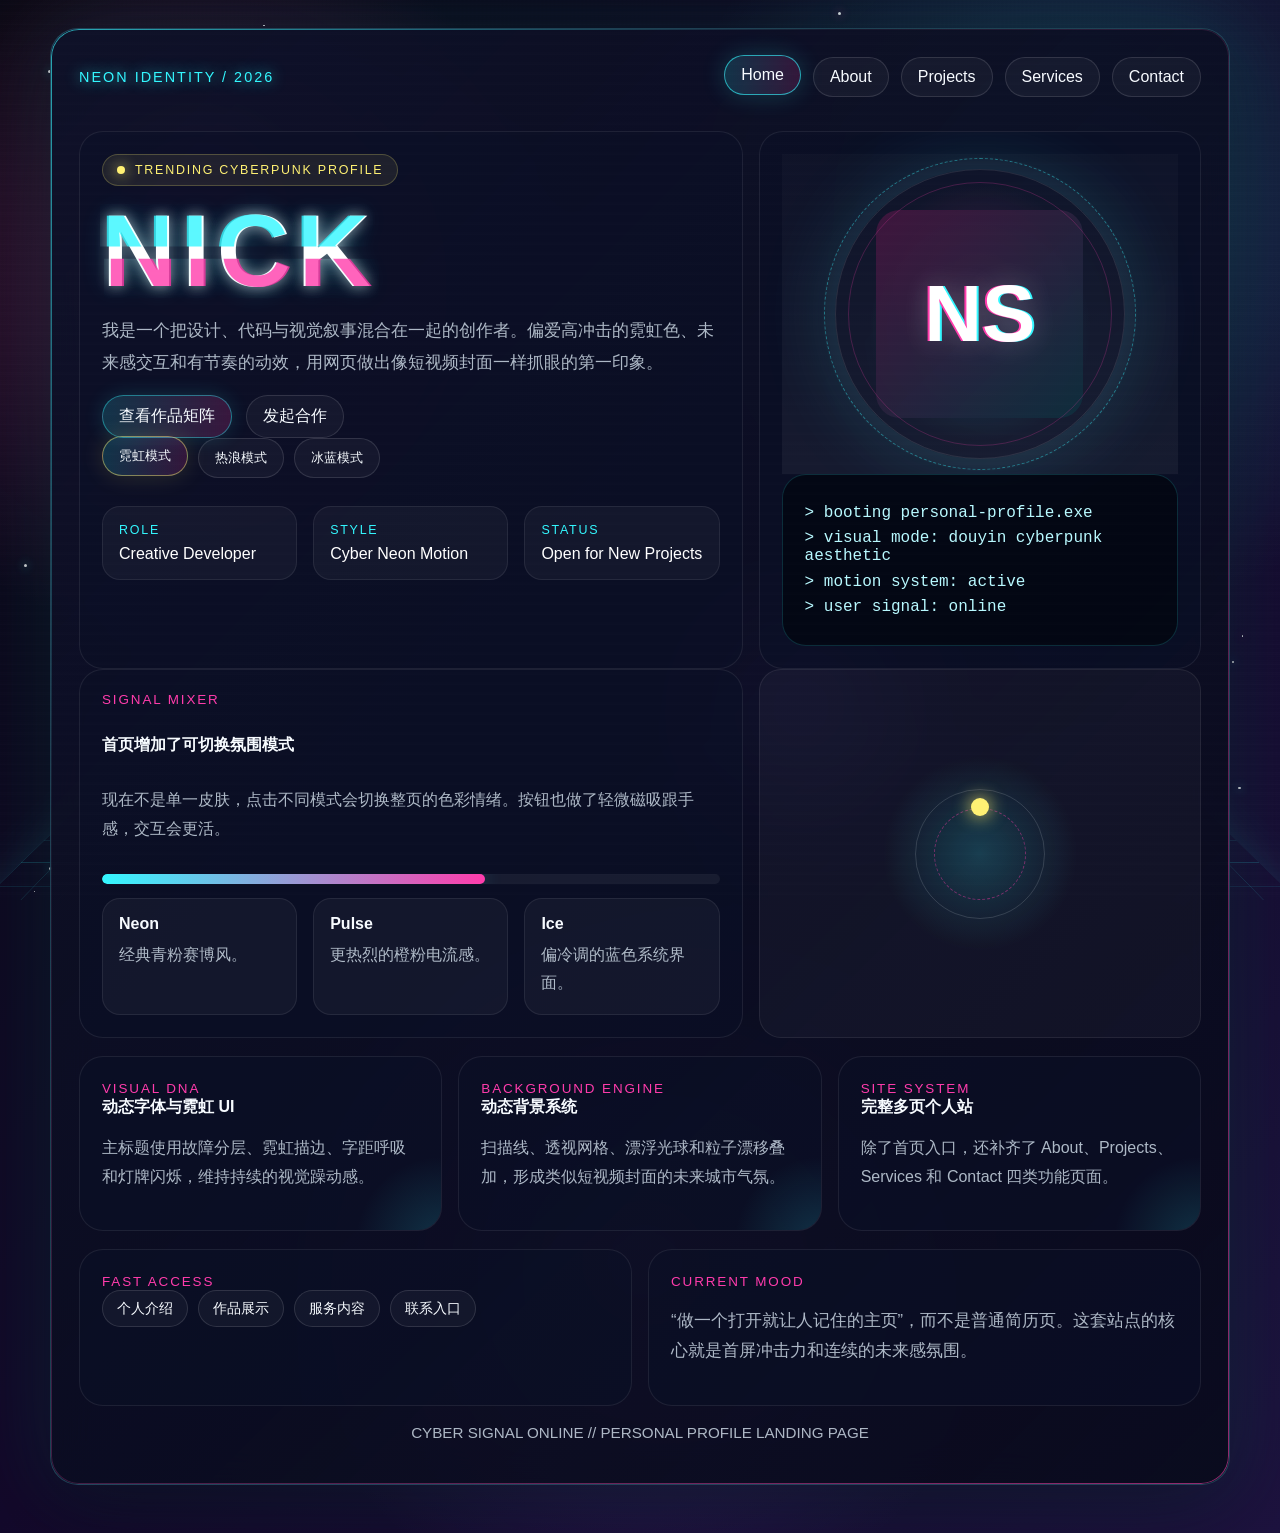
==== index.html @ 8a11f7ce "Fix cyberpunk personal site errors" ====
<!DOCTYPE html>
<html lang="zh-CN">
  <head>
    <meta charset="UTF-8">
    <meta name="viewport" content="width=device-width, initial-scale=1.0">
    <title>Nick | Cyber Profile</title>
    <link rel="stylesheet" href="assets/styles.css">
  </head>
  <body class="page-home" data-scene="neon">
    <div class="orbs">
      <div class="orb orb-1"></div>
      <div class="orb orb-2"></div>
      <div class="orb orb-3"></div>
    </div>
    <div class="grid"></div>
    <div class="particles" id="particles"></div>

    <main class="scene">
      <div class="shell">
        <section class="card">
          <header class="nav">
            <a class="brand" href="index.html">Neon Identity / 2026</a>
            <nav class="nav-links">
              <a href="index.html" data-nav>Home</a>
              <a href="about.html" data-nav>About</a>
              <a href="projects.html" data-nav>Projects</a>
              <a href="services.html" data-nav>Services</a>
              <a href="contact.html" data-nav>Contact</a>
            </nav>
          </header>

          <section class="hero-grid">
            <div class="panel">
              <div class="chip">Trending Cyberpunk Profile</div>
              <h1 class="hero-title">
                <span class="glitch" data-text="NICK">NICK</span>
              </h1>
              <p class="subtitle">
                我是一个把设计、代码与视觉叙事混合在一起的创作者。偏爱高冲击的霓虹色、未来感交互和有节奏的动效，用网页做出像短视频封面一样抓眼的第一印象。
              </p>
              <div class="cta-row">
                <a class="button primary" href="projects.html" data-magnetic>查看作品矩阵</a>
                <a class="button" href="contact.html" data-magnetic>发起合作</a>
              </div>

              <div class="scene-switcher">
                <button class="filter-button scene-chip active" data-scene-button="neon" type="button">霓虹模式</button>
                <button class="filter-button scene-chip" data-scene-button="pulse" type="button">热浪模式</button>
                <button class="filter-button scene-chip" data-scene-button="ice" type="button">冰蓝模式</button>
              </div>

              <div class="stats-grid">
                <div class="kpi-card">
                  <span class="kpi-label">Role</span>
                  <span class="kpi-value">Creative Developer</span>
                </div>
                <div class="kpi-card">
                  <span class="kpi-label">Style</span>
                  <span class="kpi-value">Cyber Neon Motion</span>
                </div>
                <div class="kpi-card">
                  <span class="kpi-label">Status</span>
                  <span class="kpi-value">Open for New Projects</span>
                </div>
              </div>
            </div>

            <aside class="panel">
              <div class="portrait">
                <div class="avatar-ring">
                  <div class="avatar">NS</div>
                </div>
              </div>
              <div class="terminal">
                <p>&gt; booting personal-profile.exe</p>
                <p>&gt; visual mode: douyin cyberpunk aesthetic</p>
                <p>&gt; motion system: active</p>
                <p>&gt; user signal: online</p>
              </div>
            </aside>
          </section>

          <section class="section-block">
            <div class="hero-stage">
              <article class="panel signal-board">
                <span class="section-title">Signal Mixer</span>
                <strong>首页增加了可切换氛围模式</strong>
                <p class="body-text">
                  现在不是单一皮肤，点击不同模式会切换整页的色彩情绪。按钮也做了轻微磁吸跟手感，交互会更活。
                </p>
                <div class="sound-bar"><span></span></div>
                <div class="mode-panel">
                  <div class="mode-card">
                    <strong>Neon</strong>
                    <span class="small-copy">经典青粉赛博风。</span>
                  </div>
                  <div class="mode-card">
                    <strong>Pulse</strong>
                    <span class="small-copy">更热烈的橙粉电流感。</span>
                  </div>
                  <div class="mode-card">
                    <strong>Ice</strong>
                    <span class="small-copy">偏冷调的蓝色系统界面。</span>
                  </div>
                </div>
              </article>
              <article class="panel mini-orbit">
                <div class="mini-orbit-disc"></div>
              </article>
            </div>
          </section>

          <section class="section-block">
            <div class="three-grid">
              <article class="feature-card">
                <span class="section-title">Visual DNA</span>
                <strong>动态字体与霓虹 UI</strong>
                <p class="body-text">
                  主标题使用故障分层、霓虹描边、字距呼吸和灯牌闪烁，维持持续的视觉躁动感。
                </p>
              </article>
              <article class="feature-card">
                <span class="section-title">Background Engine</span>
                <strong>动态背景系统</strong>
                <p class="body-text">
                  扫描线、透视网格、漂浮光球和粒子漂移叠加，形成类似短视频封面的未来城市气氛。
                </p>
              </article>
              <article class="feature-card">
                <span class="section-title">Site System</span>
                <strong>完整多页个人站</strong>
                <p class="body-text">
                  除了首页入口，还补齐了 About、Projects、Services 和 Contact 四类功能页面。
                </p>
              </article>
            </div>
          </section>

          <section class="section-block">
            <div class="split-grid">
              <article class="panel">
                <span class="section-title">Fast Access</span>
                <div class="tag-row">
                  <a class="tag" href="about.html" data-magnetic>个人介绍</a>
                  <a class="tag" href="projects.html" data-magnetic>作品展示</a>
                  <a class="tag" href="services.html" data-magnetic>服务内容</a>
                  <a class="tag" href="contact.html" data-magnetic>联系入口</a>
                </div>
              </article>
              <article class="panel">
                <span class="section-title">Current Mood</span>
                <p class="lead">
                  “做一个打开就让人记住的主页”，而不是普通简历页。这套站点的核心就是首屏冲击力和连续的未来感氛围。
                </p>
              </article>
            </div>
          </section>

          <p class="footer">CYBER SIGNAL ONLINE // PERSONAL PROFILE LANDING PAGE</p>
        </section>
      </div>
    </main>

    <script src="assets/main.js"></script>
  </body>
</html>
---- assets/styles.css ----
:root {
  --bg: #050814;
  --bg-2: #13092c;
  --bg-3: #1d103c;
  --panel: rgba(11, 16, 38, 0.58);
  --panel-strong: rgba(7, 10, 25, 0.86);
  --border: rgba(95, 236, 255, 0.24);
  --border-strong: rgba(95, 236, 255, 0.48);
  --text: #f7fbff;
  --muted: rgba(231, 244, 255, 0.74);
  --neon-blue: #33f7ff;
  --neon-pink: #ff3cac;
  --neon-yellow: #fff173;
  --neon-purple: #9367ff;
  --shadow: 0 22px 80px rgba(0, 0, 0, 0.42);
}

* {
  box-sizing: border-box;
}

html,
body {
  margin: 0;
  min-height: 100%;
  font-family: "Trebuchet MS", "Segoe UI", sans-serif;
  color: var(--text);
  background:
    radial-gradient(circle at 20% 20%, rgba(255, 60, 172, 0.22), transparent 24%),
    radial-gradient(circle at 80% 15%, rgba(51, 247, 255, 0.16), transparent 22%),
    radial-gradient(circle at 50% 80%, rgba(147, 103, 255, 0.18), transparent 28%),
    linear-gradient(135deg, var(--bg), var(--bg-2) 55%, var(--bg-3));
  overflow-x: hidden;
}

body::before,
body::after {
  content: "";
  position: fixed;
  inset: 0;
  pointer-events: none;
}

body::before {
  z-index: 0;
  background:
    linear-gradient(rgba(255, 255, 255, 0.04) 1px, transparent 1px),
    linear-gradient(90deg, rgba(255, 255, 255, 0.03) 1px, transparent 1px);
  background-size: 100% 4px, 4px 100%;
  mix-blend-mode: soft-light;
  opacity: 0.45;
  animation: flicker 7s linear infinite;
}

body::after {
  z-index: 0;
  background: linear-gradient(
    to bottom,
    transparent 0%,
    rgba(255, 255, 255, 0.04) 48%,
    rgba(255, 255, 255, 0.08) 50%,
    transparent 52%
  );
  background-size: 100% 10px;
  opacity: 0.32;
}

a {
  color: inherit;
}

.scene {
  position: relative;
  min-height: 100vh;
  padding: 28px 20px 48px;
  isolation: isolate;
}

.orbs,
.grid,
.particles {
  position: fixed;
  inset: 0;
  pointer-events: none;
}

.orbs {
  z-index: 0;
  filter: blur(10px);
}

.orb {
  position: absolute;
  border-radius: 50%;
  opacity: 0.88;
  mix-blend-mode: screen;
}

.orb-1 {
  width: 240px;
  height: 240px;
  top: 10%;
  left: 6%;
  background: radial-gradient(circle, rgba(255, 60, 172, 0.6), transparent 68%);
  animation: float 9s ease-in-out infinite;
}

.orb-2 {
  width: 360px;
  height: 360px;
  right: 8%;
  top: 18%;
  background: radial-gradient(circle, rgba(51, 247, 255, 0.55), transparent 68%);
  animation: float 12s ease-in-out infinite reverse;
}

.orb-3 {
  width: 320px;
  height: 320px;
  left: 50%;
  bottom: 4%;
  background: radial-gradient(circle, rgba(147, 103, 255, 0.44), transparent 70%);
  animation: pulse 8s ease-in-out infinite;
}

.grid {
  z-index: 0;
  perspective: 900px;
  overflow: hidden;
}

.grid::before {
  content: "";
  position: absolute;
  left: -10%;
  right: -10%;
  bottom: -12%;
  height: 54vh;
  background:
    linear-gradient(rgba(51, 247, 255, 0.38) 1px, transparent 1px),
    linear-gradient(90deg, rgba(51, 247, 255, 0.22) 1px, transparent 1px);
  background-size: 100% 44px, 44px 100%;
  transform-origin: center bottom;
  transform: rotateX(78deg);
  opacity: 0.6;
  box-shadow: 0 0 60px rgba(51, 247, 255, 0.18);
}

.particles {
  z-index: 0;
  overflow: hidden;
}

.particle {
  position: absolute;
  width: 2px;
  height: 2px;
  border-radius: 50%;
  background: rgba(255, 255, 255, 0.85);
  box-shadow: 0 0 10px currentColor;
  animation: particleDrift linear infinite;
}

.shell {
  position: relative;
  z-index: 1;
  width: min(1180px, 100%);
  margin: 0 auto;
}

.card {
  position: relative;
  padding: 28px;
  border: 1px solid var(--border);
  border-radius: 28px;
  background:
    linear-gradient(135deg, rgba(15, 18, 42, 0.84), rgba(7, 8, 22, 0.54)),
    rgba(10, 14, 34, 0.72);
  backdrop-filter: blur(18px);
  box-shadow:
    0 0 0 1px rgba(255, 255, 255, 0.04) inset,
    var(--shadow),
    0 0 80px rgba(51, 247, 255, 0.12);
}

.card::before {
  content: "";
  position: absolute;
  inset: 0;
  border-radius: inherit;
  padding: 1px;
  background: linear-gradient(
    135deg,
    rgba(51, 247, 255, 0.65),
    transparent 30%,
    rgba(255, 60, 172, 0.55)
  );
  -webkit-mask:
    linear-gradient(#fff 0 0) content-box,
    linear-gradient(#fff 0 0);
  -webkit-mask-composite: xor;
  mask-composite: exclude;
  pointer-events: none;
}

.nav {
  display: flex;
  justify-content: space-between;
  gap: 16px;
  align-items: center;
  margin-bottom: 34px;
}

.brand,
.chip,
.mini-label,
.eyebrow,
.kpi-label,
.section-title {
  letter-spacing: 0.14em;
  text-transform: uppercase;
}

.brand {
  font-size: 0.9rem;
  color: var(--neon-blue);
  text-decoration: none;
  text-shadow: 0 0 14px rgba(51, 247, 255, 0.8);
}

.nav-links {
  display: flex;
  flex-wrap: wrap;
  gap: 12px;
}

.nav-links a,
.button,
.tag,
.filter-button {
  text-decoration: none;
  border: 1px solid rgba(255, 255, 255, 0.12);
  padding: 10px 16px;
  border-radius: 999px;
  background: rgba(255, 255, 255, 0.04);
  color: var(--text);
  transition:
    transform 180ms ease,
    border-color 180ms ease,
    box-shadow 180ms ease,
    background 180ms ease;
}

.nav-links a:hover,
.button:hover,
.tag:hover,
.filter-button:hover,
.nav-links a.active,
.filter-button.active {
  transform: translateY(-2px);
  border-color: rgba(51, 247, 255, 0.62);
  box-shadow: 0 0 24px rgba(51, 247, 255, 0.18);
}

.nav-links a.active,
.filter-button.active {
  background: linear-gradient(90deg, rgba(51, 247, 255, 0.16), rgba(255, 60, 172, 0.16));
}

.button.primary {
  background: linear-gradient(90deg, rgba(51, 247, 255, 0.16), rgba(255, 60, 172, 0.18));
  border-color: rgba(51, 247, 255, 0.4);
  box-shadow: 0 0 20px rgba(51, 247, 255, 0.14);
}

.page-hero,
.hero-grid,
.split-grid,
.three-grid,
.four-grid,
.projects-grid,
.contact-grid,
.services-grid,
.stats-grid,
.timeline {
  display: grid;
  gap: 16px;
}

.hero-grid {
  grid-template-columns: 1.2fr 0.8fr;
  align-items: stretch;
}

.split-grid {
  grid-template-columns: repeat(2, minmax(0, 1fr));
}

.three-grid {
  grid-template-columns: repeat(3, minmax(0, 1fr));
}

.four-grid {
  grid-template-columns: repeat(4, minmax(0, 1fr));
}

.services-grid {
  grid-template-columns: repeat(3, minmax(0, 1fr));
}

.projects-grid {
  grid-template-columns: repeat(2, minmax(0, 1fr));
}

.contact-grid {
  grid-template-columns: 1.05fr 0.95fr;
}

.panel,
.feature-card,
.project-card,
.service-card,
.contact-card,
.timeline-card,
.kpi-card,
.terminal,
.form-panel {
  position: relative;
  overflow: hidden;
  border-radius: 24px;
  border: 1px solid rgba(255, 255, 255, 0.08);
  background: var(--panel);
}

.panel,
.feature-card,
.project-card,
.service-card,
.contact-card,
.timeline-card,
.kpi-card,
.terminal,
.form-panel {
  padding: 22px;
}

.chip,
.eyebrow {
  display: inline-flex;
  align-items: center;
  gap: 10px;
  font-size: 0.78rem;
  color: var(--neon-yellow);
  padding: 8px 14px;
  border-radius: 999px;
  background: rgba(255, 241, 115, 0.08);
  border: 1px solid rgba(255, 241, 115, 0.22);
}

.chip::before,
.eyebrow::before {
  content: "";
  width: 8px;
  height: 8px;
  border-radius: 50%;
  background: var(--neon-yellow);
  box-shadow: 0 0 14px var(--neon-yellow);
}

.hero-title,
.page-title {
  margin: 18px 0 12px;
  font-size: clamp(2.8rem, 8vw, 7rem);
  line-height: 0.92;
  letter-spacing: 0.06em;
  text-transform: uppercase;
}

.page-title {
  font-size: clamp(2.6rem, 6vw, 5rem);
}

.glitch {
  position: relative;
  display: inline-block;
  color: #ffffff;
  text-shadow:
    0 0 14px rgba(255, 255, 255, 0.35),
    0 0 28px rgba(51, 247, 255, 0.2);
  animation: textPulse 3s ease-in-out infinite;
}

.glitch::before,
.glitch::after {
  content: attr(data-text);
  position: absolute;
  inset: 0;
  pointer-events: none;
}

.glitch::before {
  color: var(--neon-blue);
  transform: translate(-2px, 0);
  clip-path: inset(0 0 55% 0);
  opacity: 0.8;
  animation: glitchShift 2.8s infinite linear alternate-reverse;
}

.glitch::after {
  color: var(--neon-pink);
  transform: translate(2px, 0);
  clip-path: inset(58% 0 0 0);
  opacity: 0.8;
  animation: glitchShift 1.8s infinite linear alternate;
}

.subtitle,
.lead,
.body-text,
.project-copy,
.service-copy,
.contact-copy,
.timeline-copy,
.small-copy {
  line-height: 1.8;
  color: var(--muted);
}

.subtitle {
  max-width: 42rem;
  font-size: 1.08rem;
}

.lead {
  font-size: 1.04rem;
}

.cta-row,
.tag-row,
.filter-row {
  display: flex;
  flex-wrap: wrap;
  gap: 14px;
}

.tag-row {
  gap: 10px;
}

.tag {
  padding: 8px 14px;
  font-size: 0.88rem;
}

.stats-grid {
  grid-template-columns: repeat(3, minmax(0, 1fr));
  margin-top: 28px;
}

.kpi-card {
  padding: 16px;
  border-radius: 18px;
  background: rgba(255, 255, 255, 0.04);
}

.kpi-label,
.mini-label {
  display: block;
  margin-bottom: 8px;
  color: var(--neon-blue);
  font-size: 0.78rem;
}

.kpi-value {
  font-size: 1rem;
  color: #ffffff;
}

.portrait {
  min-height: 320px;
  display: grid;
  place-items: center;
  background:
    radial-gradient(circle at 50% 40%, rgba(255, 60, 172, 0.18), transparent 36%),
    radial-gradient(circle at 50% 55%, rgba(51, 247, 255, 0.16), transparent 42%),
    linear-gradient(180deg, rgba(255, 255, 255, 0.02), rgba(255, 255, 255, 0.05));
}

.avatar-ring {
  width: min(72vw, 290px);
  aspect-ratio: 1;
  border-radius: 50%;
  position: relative;
  display: grid;
  place-items: center;
  border: 1px solid rgba(255, 255, 255, 0.1);
  box-shadow:
    0 0 0 12px rgba(255, 255, 255, 0.02),
    0 0 80px rgba(51, 247, 255, 0.16);
}

.avatar-ring::before,
.avatar-ring::after {
  content: "";
  position: absolute;
  inset: -12px;
  border-radius: 50%;
  border: 1px dashed rgba(51, 247, 255, 0.4);
  animation: spin 16s linear infinite;
}

.avatar-ring::after {
  inset: 12px;
  border-style: solid;
  border-color: rgba(255, 60, 172, 0.22);
  animation-direction: reverse;
  animation-duration: 11s;
}

.avatar {
  width: 72%;
  aspect-ratio: 1;
  border-radius: 24px;
  display: grid;
  place-items: center;
  font-size: clamp(3rem, 8vw, 5rem);
  font-weight: 900;
  color: #ffffff;
  background:
    linear-gradient(135deg, rgba(255, 60, 172, 0.22), rgba(51, 247, 255, 0.14)),
    rgba(8, 11, 28, 0.9);
  text-shadow:
    -2px 0 var(--neon-pink),
    2px 0 var(--neon-blue),
    0 0 26px rgba(255, 255, 255, 0.25);
  animation: avatarGlitch 4s infinite;
}

.terminal {
  background: rgba(3, 6, 18, 0.86);
  border: 1px solid rgba(51, 247, 255, 0.16);
  font-family: "Courier New", monospace;
  color: #b8f9ff;
}

.terminal p {
  margin: 0.45rem 0;
}

.section-block + .section-block {
  margin-top: 18px;
}

.section-title {
  color: var(--neon-pink);
  font-size: 0.84rem;
  margin: 0 0 14px;
}

.feature-card strong,
.project-card strong,
.service-card strong,
.contact-card strong,
.timeline-card strong {
  display: block;
  margin-bottom: 8px;
  font-size: 1rem;
}

.project-card {
  min-height: 260px;
  display: flex;
  flex-direction: column;
  justify-content: space-between;
}

.project-card::after,
.service-card::after,
.feature-card::after {
  content: "";
  position: absolute;
  inset: auto -25% -60% auto;
  width: 180px;
  height: 180px;
  background: radial-gradient(circle, rgba(51, 247, 255, 0.16), transparent 68%);
  pointer-events: none;
}

.project-meta,
.service-meta {
  display: flex;
  justify-content: space-between;
  gap: 12px;
  font-size: 0.9rem;
  color: var(--muted);
}

.project-card.hidden {
  display: none;
}

.price {
  font-size: 2rem;
  color: var(--neon-blue);
  margin: 10px 0 4px;
  text-shadow: 0 0 20px rgba(51, 247, 255, 0.2);
}

.bullet-list {
  display: grid;
  gap: 10px;
  margin: 16px 0 0;
  padding: 0;
  list-style: none;
}

.bullet-list li {
  position: relative;
  padding-left: 18px;
  color: var(--muted);
  line-height: 1.7;
}

.bullet-list li::before {
  content: "";
  position: absolute;
  left: 0;
  top: 0.7em;
  width: 8px;
  height: 8px;
  border-radius: 50%;
  background: var(--neon-pink);
  box-shadow: 0 0 10px var(--neon-pink);
}

.timeline {
  grid-template-columns: 1fr;
}

.timeline-card {
  display: grid;
  grid-template-columns: 180px 1fr;
  gap: 18px;
  align-items: start;
}

.time-label {
  color: var(--neon-blue);
  font-size: 0.88rem;
  letter-spacing: 0.12em;
  text-transform: uppercase;
}

.form-panel form {
  display: grid;
  gap: 14px;
}

.field {
  display: grid;
  gap: 8px;
}

.field label {
  font-size: 0.9rem;
  color: #d8f6ff;
}

.field input,
.field textarea,
.field select {
  width: 100%;
  border: 1px solid rgba(255, 255, 255, 0.14);
  border-radius: 16px;
  background: rgba(255, 255, 255, 0.04);
  color: var(--text);
  padding: 14px 16px;
  font: inherit;
  outline: none;
  transition: border-color 180ms ease, box-shadow 180ms ease;
}

.field input:focus,
.field textarea:focus,
.field select:focus {
  border-color: var(--border-strong);
  box-shadow: 0 0 0 4px rgba(51, 247, 255, 0.08);
}

.field textarea {
  min-height: 160px;
  resize: vertical;
}

.footer {
  margin-top: 18px;
  text-align: center;
  font-size: 0.95rem;
  color: var(--muted);
}

@keyframes float {
  0%,
  100% {
    transform: translate3d(0, 0, 0) scale(1);
  }
  50% {
    transform: translate3d(18px, -24px, 0) scale(1.06);
  }
}

@keyframes pulse {
  0%,
  100% {
    transform: scale(1);
    opacity: 0.7;
  }
  50% {
    transform: scale(1.1);
    opacity: 0.95;
  }
}

@keyframes spin {
  to {
    transform: rotate(360deg);
  }
}

@keyframes textPulse {
  0%,
  100% {
    letter-spacing: 0.05em;
    filter: brightness(1);
  }
  50% {
    letter-spacing: 0.08em;
    filter: brightness(1.15);
  }
}

@keyframes glitchShift {
  0%,
  100% {
    transform: translate(0, 0);
  }
  20% {
    transform: translate(-2px, 1px);
  }
  40% {
    transform: translate(3px, -1px);
  }
  60% {
    transform: translate(-1px, 2px);
  }
  80% {
    transform: translate(2px, -2px);
  }
}

@keyframes avatarGlitch {
  0%,
  100% {
    transform: translateX(0) skew(0);
  }
  8% {
    transform: translateX(-2px) skew(-1deg);
  }
  10% {
    transform: translateX(3px) skew(1deg);
  }
  12% {
    transform: translateX(0) skew(0);
  }
  52% {
    transform: translateY(0);
  }
  54% {
    transform: translateY(-2px);
  }
  56% {
    transform: translateY(2px);
  }
  58% {
    transform: translateY(0);
  }
}

@keyframes particleDrift {
  from {
    transform: translate3d(0, 0, 0) scale(0.9);
    opacity: 0;
  }
  10%,
  90% {
    opacity: 0.85;
  }
  to {
    transform: translate3d(var(--drift-x), var(--drift-y), 0) scale(1.35);
    opacity: 0;
  }
}

@keyframes flicker {
  0%,
  19%,
  21%,
  23%,
  80%,
  100% {
    opacity: 0.42;
  }
  20%,
  22% {
    opacity: 0.3;
  }
  81% {
    opacity: 0.5;
  }
}

body.page-home {
  background:
    radial-gradient(circle at 15% 18%, rgba(255, 60, 172, 0.26), transparent 22%),
    radial-gradient(circle at 84% 14%, rgba(51, 247, 255, 0.2), transparent 24%),
    radial-gradient(circle at 50% 82%, rgba(147, 103, 255, 0.2), transparent 26%),
    linear-gradient(135deg, #060912, #13092b 54%, #1d133f);
}

body.page-home[data-scene="pulse"] {
  background:
    radial-gradient(circle at 15% 18%, rgba(255, 177, 58, 0.24), transparent 24%),
    radial-gradient(circle at 84% 14%, rgba(255, 60, 172, 0.22), transparent 24%),
    radial-gradient(circle at 50% 82%, rgba(51, 247, 255, 0.18), transparent 28%),
    linear-gradient(135deg, #14070f, #2f0d28 54%, #38193c);
}

body.page-home[data-scene="ice"] {
  background:
    radial-gradient(circle at 20% 20%, rgba(94, 220, 255, 0.24), transparent 24%),
    radial-gradient(circle at 80% 18%, rgba(64, 108, 255, 0.22), transparent 24%),
    radial-gradient(circle at 50% 80%, rgba(197, 244, 255, 0.18), transparent 28%),
    linear-gradient(135deg, #040917, #07172e 54%, #0a2440);
}

body.page-about {
  background:
    radial-gradient(circle at 16% 18%, rgba(255, 174, 70, 0.18), transparent 24%),
    radial-gradient(circle at 84% 12%, rgba(51, 247, 255, 0.18), transparent 22%),
    linear-gradient(135deg, #120b14, #1f1227 56%, #24161d);
}

body.page-projects {
  background:
    radial-gradient(circle at 20% 20%, rgba(76, 255, 213, 0.16), transparent 24%),
    radial-gradient(circle at 80% 20%, rgba(40, 145, 255, 0.18), transparent 24%),
    linear-gradient(135deg, #07101c, #091927 52%, #10253c);
}

body.page-services {
  background:
    radial-gradient(circle at 20% 14%, rgba(255, 242, 115, 0.16), transparent 24%),
    radial-gradient(circle at 80% 18%, rgba(255, 60, 172, 0.18), transparent 24%),
    linear-gradient(135deg, #120d08, #211319 54%, #2b1e14);
}

body.page-contact {
  background:
    radial-gradient(circle at 18% 18%, rgba(111, 255, 198, 0.16), transparent 22%),
    radial-gradient(circle at 82% 14%, rgba(51, 247, 255, 0.18), transparent 26%),
    linear-gradient(135deg, #030d10, #07181d 54%, #0d2628);
}

.magnetic {
  position: relative;
  will-change: transform;
}

.scene-switcher,
.service-selector,
.quick-actions {
  display: flex;
  flex-wrap: wrap;
  gap: 10px;
}

.scene-chip,
.selector-pill,
.quick-button {
  cursor: pointer;
}

.scene-chip.active {
  border-color: rgba(255, 241, 115, 0.46);
  box-shadow: 0 0 24px rgba(255, 241, 115, 0.14);
}

.hero-stage,
.persona-grid,
.projects-layout,
.mode-panel {
  display: grid;
  gap: 16px;
}

.hero-stage,
.projects-layout {
  grid-template-columns: 1.2fr 0.8fr;
}

.persona-grid {
  grid-template-columns: 0.9fr 1.1fr;
}

.mode-panel {
  grid-template-columns: repeat(3, minmax(0, 1fr));
}

.signal-board {
  display: grid;
  gap: 14px;
}

.sound-bar {
  position: relative;
  height: 10px;
  border-radius: 999px;
  background: rgba(255, 255, 255, 0.06);
  overflow: hidden;
}

.sound-bar span {
  position: absolute;
  inset: 0;
  width: 62%;
  border-radius: inherit;
  background: linear-gradient(90deg, var(--neon-blue), var(--neon-pink));
  box-shadow: 0 0 20px rgba(51, 247, 255, 0.24);
  animation: levelMove 4s ease-in-out infinite;
}

.mini-orbit {
  min-height: 170px;
  display: grid;
  place-items: center;
  border-radius: 22px;
  background:
    radial-gradient(circle at 50% 50%, rgba(51, 247, 255, 0.18), transparent 34%),
    rgba(255, 255, 255, 0.03);
}

.mini-orbit-disc {
  width: 130px;
  aspect-ratio: 1;
  border-radius: 50%;
  position: relative;
  border: 1px solid rgba(255, 255, 255, 0.14);
}

.mini-orbit-disc::before,
.mini-orbit-disc::after {
  content: "";
  position: absolute;
  border-radius: 50%;
}

.mini-orbit-disc::before {
  inset: 18px;
  border: 1px dashed rgba(255, 60, 172, 0.42);
  animation: spin 14s linear infinite;
}

.mini-orbit-disc::after {
  width: 18px;
  height: 18px;
  top: 8px;
  left: calc(50% - 9px);
  background: var(--neon-yellow);
  box-shadow: 0 0 18px var(--neon-yellow);
  animation: orbitDot 4s linear infinite;
}

.mode-card {
  padding: 16px;
  border-radius: 18px;
  background: rgba(255, 255, 255, 0.04);
  border: 1px solid rgba(255, 255, 255, 0.08);
}

.mode-card strong {
  display: block;
  margin-bottom: 8px;
}

.accordion {
  display: grid;
  gap: 12px;
}

.accordion-item {
  border-radius: 20px;
  border: 1px solid rgba(255, 255, 255, 0.08);
  background: rgba(255, 255, 255, 0.035);
  overflow: hidden;
}

.accordion-trigger {
  width: 100%;
  cursor: pointer;
  appearance: none;
  border: 0;
  background: transparent;
  color: var(--text);
  padding: 18px 20px;
  display: flex;
  align-items: center;
  justify-content: space-between;
  gap: 14px;
  font: inherit;
  text-align: left;
}

.accordion-trigger span:last-child {
  font-size: 1.3rem;
  color: var(--neon-blue);
  transition: transform 180ms ease;
}

.accordion-item.open .accordion-trigger span:last-child {
  transform: rotate(45deg);
}

.accordion-panel {
  display: none;
  padding: 0 20px 18px;
  color: var(--muted);
  line-height: 1.8;
}

.accordion-item.open .accordion-panel {
  display: block;
}

.persona-card {
  min-height: 320px;
  display: grid;
  place-items: center;
  border-radius: 24px;
  background:
    linear-gradient(180deg, rgba(255, 255, 255, 0.04), rgba(255, 255, 255, 0.02)),
    rgba(255, 255, 255, 0.02);
}

.persona-stack {
  width: min(240px, 78%);
  aspect-ratio: 0.76;
  position: relative;
}

.persona-layer {
  position: absolute;
  inset: 0;
  border-radius: 24px;
  border: 1px solid rgba(255, 255, 255, 0.12);
  backdrop-filter: blur(10px);
}

.persona-layer:nth-child(1) {
  transform: rotate(-8deg) translateY(12px);
  background: rgba(255, 60, 172, 0.12);
}

.persona-layer:nth-child(2) {
  transform: rotate(8deg) translateY(-6px);
  background: rgba(51, 247, 255, 0.12);
}

.persona-layer:nth-child(3) {
  display: grid;
  place-items: center;
  background: rgba(255, 255, 255, 0.08);
  font-size: 3rem;
  font-weight: 900;
  text-shadow: -2px 0 var(--neon-pink), 2px 0 var(--neon-blue);
}

.preview-stage {
  position: sticky;
  top: 24px;
}

.preview-screen,
.service-detail,
.contact-terminal {
  border-radius: 24px;
  border: 1px solid rgba(255, 255, 255, 0.08);
}

.preview-screen {
  min-height: 420px;
  display: grid;
  gap: 16px;
  align-content: space-between;
  padding: 22px;
  background:
    radial-gradient(circle at 70% 20%, rgba(51, 247, 255, 0.16), transparent 28%),
    radial-gradient(circle at 20% 80%, rgba(255, 60, 172, 0.18), transparent 30%),
    rgba(9, 18, 32, 0.82);
}

.preview-badge {
  display: inline-flex;
  width: fit-content;
  padding: 8px 14px;
  border-radius: 999px;
  border: 1px solid rgba(255, 255, 255, 0.14);
  background: rgba(255, 255, 255, 0.04);
  color: var(--neon-blue);
  letter-spacing: 0.12em;
  text-transform: uppercase;
  font-size: 0.78rem;
}

.preview-title {
  font-size: clamp(2rem, 5vw, 3.6rem);
  line-height: 0.94;
  margin: 0;
  text-transform: uppercase;
}

.preview-description {
  color: var(--muted);
  line-height: 1.8;
}

.preview-meter {
  display: grid;
  gap: 10px;
}

.preview-meter-row {
  display: grid;
  grid-template-columns: 88px 1fr;
  gap: 10px;
  align-items: center;
  color: var(--muted);
  font-size: 0.88rem;
}

.preview-meter-row span:last-child {
  position: relative;
  height: 10px;
  border-radius: 999px;
  background: rgba(255, 255, 255, 0.06);
  overflow: hidden;
}

.preview-meter-row i {
  display: block;
  height: 100%;
  border-radius: inherit;
  background: linear-gradient(90deg, var(--neon-blue), var(--neon-pink));
}

.project-card {
  cursor: pointer;
}

.project-card.active {
  border-color: rgba(51, 247, 255, 0.38);
  box-shadow: 0 0 28px rgba(51, 247, 255, 0.12);
}

.selector-pill.active {
  background: linear-gradient(90deg, rgba(255, 241, 115, 0.12), rgba(255, 60, 172, 0.12));
  border-color: rgba(255, 241, 115, 0.46);
}

.service-detail {
  min-height: 220px;
  padding: 22px;
  background:
    radial-gradient(circle at 80% 20%, rgba(255, 241, 115, 0.14), transparent 26%),
    rgba(18, 13, 8, 0.82);
}

.service-detail h3 {
  margin: 0 0 10px;
  font-size: 2rem;
}

.service-detail p {
  color: var(--muted);
  line-height: 1.8;
}

.service-stats {
  display: flex;
  flex-wrap: wrap;
  gap: 12px;
  margin-top: 18px;
}

.service-stats span {
  padding: 8px 14px;
  border-radius: 999px;
  background: rgba(255, 255, 255, 0.05);
  border: 1px solid rgba(255, 255, 255, 0.08);
}

.contact-terminal {
  min-height: 100%;
  display: grid;
  gap: 16px;
  align-content: start;
  background: rgba(7, 22, 24, 0.42);
  padding: 0;
  border: 0;
}

.status-light {
  display: inline-flex;
  align-items: center;
  gap: 10px;
  color: var(--muted);
  font-size: 0.92rem;
}

.status-light::before {
  content: "";
  width: 10px;
  height: 10px;
  border-radius: 50%;
  background: #59ff9f;
  box-shadow: 0 0 16px #59ff9f;
}

.submit-note {
  min-height: 24px;
  color: var(--neon-blue);
  font-size: 0.92rem;
}

.contact-card {
  min-height: 142px;
}

@keyframes orbitDot {
  0% {
    transform: rotate(0deg) translateY(54px) rotate(0deg);
  }
  100% {
    transform: rotate(360deg) translateY(54px) rotate(-360deg);
  }
}

@keyframes levelMove {
  0%,
  100% {
    width: 38%;
  }
  50% {
    width: 88%;
  }
}

@media (max-width: 980px) {
  .hero-grid,
  .split-grid,
  .three-grid,
  .four-grid,
  .services-grid,
  .projects-grid,
  .contact-grid,
  .timeline-card,
  .hero-stage,
  .persona-grid,
  .projects-layout,
  .mode-panel {
    grid-template-columns: 1fr;
  }

  .nav {
    flex-direction: column;
    align-items: flex-start;
  }

  .preview-stage {
    position: static;
  }
}

@media (max-width: 720px) {
  .scene {
    padding: 18px 14px 36px;
  }

  .card {
    padding: 18px;
  }

  .stats-grid {
    grid-template-columns: 1fr;
  }

  .page-title,
  .hero-title {
    line-height: 1;
  }
}
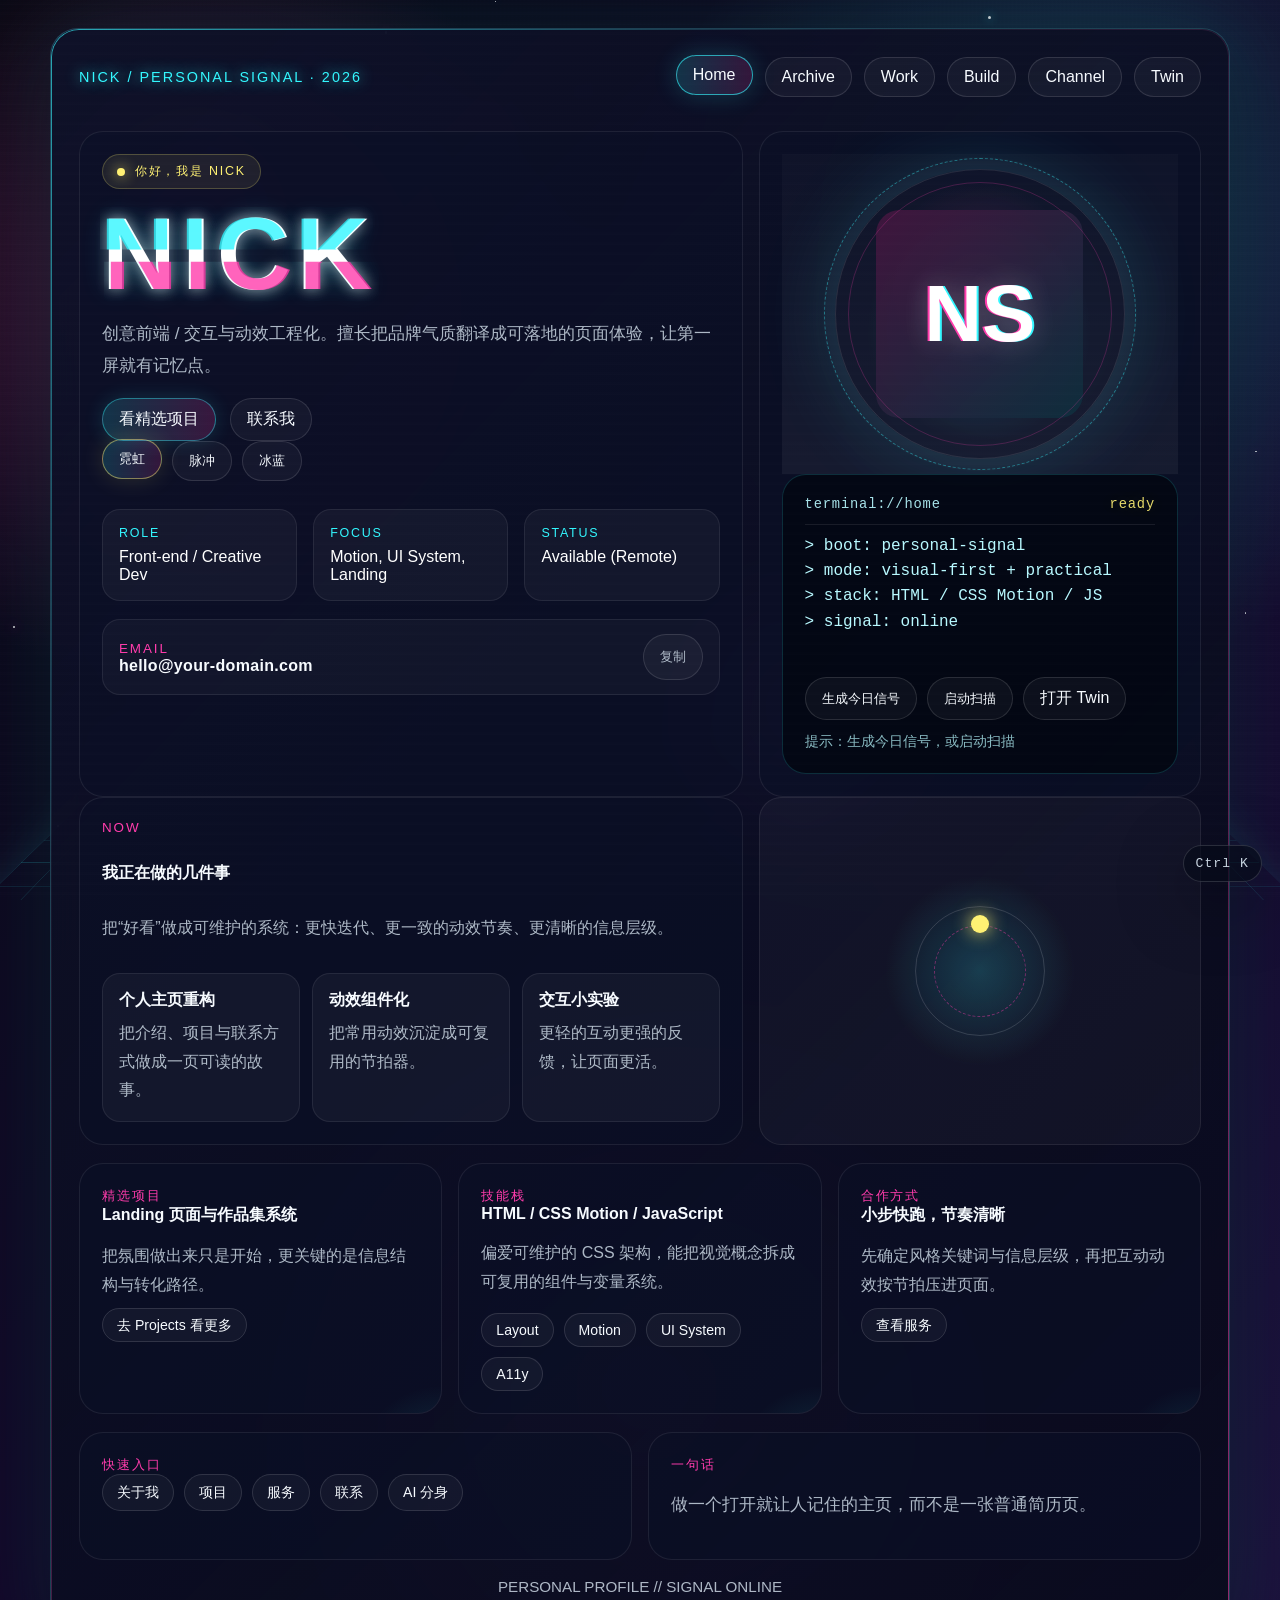
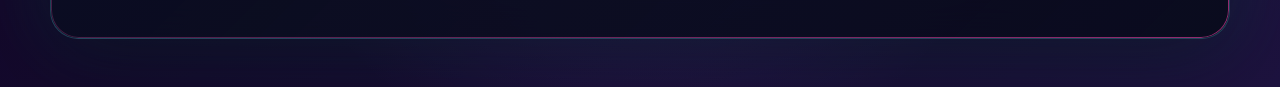
==== commit a5330283: "1" ====
--- a/index.html
+++ b/index.html
@@ -3,7 +3,7 @@
   <head>
     <meta charset="UTF-8">
     <meta name="viewport" content="width=device-width, initial-scale=1.0">
-    <title>Nick | Cyber Profile</title>
+    <title>Nick | 个人主页</title>
     <link rel="stylesheet" href="assets/styles.css">
   </head>
   <body class="page-home" data-scene="neon">
@@ -19,63 +19,82 @@
       <div class="shell">
         <section class="card">
           <header class="nav">
-            <a class="brand" href="index.html">Neon Identity / 2026</a>
+            <a class="brand" href="index.html">Nick / Personal Signal · 2026</a>
             <nav class="nav-links">
               <a href="index.html" data-nav>Home</a>
-              <a href="about.html" data-nav>About</a>
-              <a href="projects.html" data-nav>Projects</a>
-              <a href="services.html" data-nav>Services</a>
-              <a href="contact.html" data-nav>Contact</a>
+              <a href="about.html" data-nav>Archive</a>
+              <a href="projects.html" data-nav>Work</a>
+              <a href="services.html" data-nav>Build</a>
+              <a href="contact.html" data-nav>Channel</a>
+              <a href="twin.html" data-nav>Twin</a>
             </nav>
           </header>
 
           <section class="hero-grid">
             <div class="panel">
-              <div class="chip">Trending Cyberpunk Profile</div>
+              <div class="chip">你好，我是 Nick</div>
               <h1 class="hero-title">
                 <span class="glitch" data-text="NICK">NICK</span>
               </h1>
               <p class="subtitle">
-                我是一个把设计、代码与视觉叙事混合在一起的创作者。偏爱高冲击的霓虹色、未来感交互和有节奏的动效，用网页做出像短视频封面一样抓眼的第一印象。
+                创意前端 / 交互与动效工程化。擅长把品牌气质翻译成可落地的页面体验，让第一屏就有记忆点。
               </p>
+
               <div class="cta-row">
-                <a class="button primary" href="projects.html" data-magnetic>查看作品矩阵</a>
-                <a class="button" href="contact.html" data-magnetic>发起合作</a>
+                <a class="button primary" href="projects.html" data-magnetic>看精选项目</a>
+                <a class="button" href="contact.html" data-magnetic>联系我</a>
               </div>
 
-              <div class="scene-switcher">
-                <button class="filter-button scene-chip active" data-scene-button="neon" type="button">霓虹模式</button>
-                <button class="filter-button scene-chip" data-scene-button="pulse" type="button">热浪模式</button>
-                <button class="filter-button scene-chip" data-scene-button="ice" type="button">冰蓝模式</button>
+              <div class="scene-switcher" aria-label="Theme">
+                <button class="filter-button scene-chip active" data-scene-button="neon" type="button">霓虹</button>
+                <button class="filter-button scene-chip" data-scene-button="pulse" type="button">脉冲</button>
+                <button class="filter-button scene-chip" data-scene-button="ice" type="button">冰蓝</button>
               </div>
 
               <div class="stats-grid">
                 <div class="kpi-card">
                   <span class="kpi-label">Role</span>
-                  <span class="kpi-value">Creative Developer</span>
+                  <span class="kpi-value">Front-end / Creative Dev</span>
                 </div>
                 <div class="kpi-card">
-                  <span class="kpi-label">Style</span>
-                  <span class="kpi-value">Cyber Neon Motion</span>
+                  <span class="kpi-label">Focus</span>
+                  <span class="kpi-value">Motion, UI System, Landing</span>
                 </div>
                 <div class="kpi-card">
                   <span class="kpi-label">Status</span>
-                  <span class="kpi-value">Open for New Projects</span>
+                  <span class="kpi-value">Available (Remote)</span>
                 </div>
+              </div>
+
+              <div class="contact-strip">
+                <div class="contact-item">
+                  <span class="section-title">Email</span>
+                  <strong class="contact-strong" data-copy="hello@your-domain.com">hello@your-domain.com</strong>
+                </div>
+                <button class="filter-button contact-copy" type="button" data-copy-button data-copy-value="hello@your-domain.com">
+                  复制
+                </button>
               </div>
             </div>
 
             <aside class="panel">
               <div class="portrait">
                 <div class="avatar-ring">
-                  <div class="avatar">NS</div>
+                  <button class="avatar" type="button" aria-label="Toggle identity" data-avatar-toggle>NS</button>
                 </div>
               </div>
-              <div class="terminal">
-                <p>&gt; booting personal-profile.exe</p>
-                <p>&gt; visual mode: douyin cyberpunk aesthetic</p>
-                <p>&gt; motion system: active</p>
-                <p>&gt; user signal: online</p>
+              <div class="terminal" data-home-terminal>
+                <div class="terminal-header">
+                  <span>terminal://home</span>
+                  <span class="terminal-status" data-terminal-status>online</span>
+                </div>
+                <div class="terminal-body" data-typing-root aria-live="polite"></div>
+                <div class="terminal-actions">
+                  <button class="filter-button terminal-btn" type="button" data-daily-signal>生成今日信号</button>
+                  <button class="filter-button terminal-btn" type="button" data-scan>启动扫描</button>
+                  <a class="filter-button terminal-btn" href="twin.html" data-magnetic>打开 Twin</a>
+                </div>
+                <div class="terminal-foot" data-terminal-foot>提示：点头像有彩蛋</div>
               </div>
             </aside>
           </section>
@@ -83,28 +102,27 @@
           <section class="section-block">
             <div class="hero-stage">
               <article class="panel signal-board">
-                <span class="section-title">Signal Mixer</span>
-                <strong>首页增加了可切换氛围模式</strong>
+                <span class="section-title">Now</span>
+                <strong>我正在做的几件事</strong>
                 <p class="body-text">
-                  现在不是单一皮肤，点击不同模式会切换整页的色彩情绪。按钮也做了轻微磁吸跟手感，交互会更活。
+                  把“好看”做成可维护的系统：更快迭代、更一致的动效节奏、更清晰的信息层级。
                 </p>
-                <div class="sound-bar"><span></span></div>
-                <div class="mode-panel">
+                <div class="now-grid">
                   <div class="mode-card">
-                    <strong>Neon</strong>
-                    <span class="small-copy">经典青粉赛博风。</span>
+                    <strong>个人主页重构</strong>
+                    <span class="small-copy">把介绍、项目与联系方式做成一页可读的故事。</span>
                   </div>
                   <div class="mode-card">
-                    <strong>Pulse</strong>
-                    <span class="small-copy">更热烈的橙粉电流感。</span>
+                    <strong>动效组件化</strong>
+                    <span class="small-copy">把常用动效沉淀成可复用的节拍器。</span>
                   </div>
                   <div class="mode-card">
-                    <strong>Ice</strong>
-                    <span class="small-copy">偏冷调的蓝色系统界面。</span>
+                    <strong>交互小实验</strong>
+                    <span class="small-copy">更轻的互动更强的反馈，让页面更活。</span>
                   </div>
                 </div>
               </article>
-              <article class="panel mini-orbit">
+              <article class="panel mini-orbit" aria-hidden="true">
                 <div class="mini-orbit-disc"></div>
               </article>
             </div>
@@ -113,25 +131,33 @@
           <section class="section-block">
             <div class="three-grid">
               <article class="feature-card">
-                <span class="section-title">Visual DNA</span>
-                <strong>动态字体与霓虹 UI</strong>
+                <span class="section-title">精选项目</span>
+                <strong>Landing 页面与作品集系统</strong>
                 <p class="body-text">
-                  主标题使用故障分层、霓虹描边、字距呼吸和灯牌闪烁，维持持续的视觉躁动感。
+                  把氛围做出来只是开始，更关键的是信息结构与转化路径。
                 </p>
+                <a class="tag" href="projects.html" data-magnetic>去 Projects 看更多</a>
               </article>
               <article class="feature-card">
-                <span class="section-title">Background Engine</span>
-                <strong>动态背景系统</strong>
+                <span class="section-title">技能栈</span>
+                <strong>HTML / CSS Motion / JavaScript</strong>
                 <p class="body-text">
-                  扫描线、透视网格、漂浮光球和粒子漂移叠加，形成类似短视频封面的未来城市气氛。
+                  偏爱可维护的 CSS 架构，能把视觉概念拆成可复用的组件与变量系统。
                 </p>
+                <div class="tag-row">
+                  <span class="tag">Layout</span>
+                  <span class="tag">Motion</span>
+                  <span class="tag">UI System</span>
+                  <span class="tag">A11y</span>
+                </div>
               </article>
               <article class="feature-card">
-                <span class="section-title">Site System</span>
-                <strong>完整多页个人站</strong>
+                <span class="section-title">合作方式</span>
+                <strong>小步快跑，节奏清晰</strong>
                 <p class="body-text">
-                  除了首页入口，还补齐了 About、Projects、Services 和 Contact 四类功能页面。
+                  先确定风格关键词与信息层级，再把互动动效按节拍压进页面。
                 </p>
+                <a class="tag" href="services.html" data-magnetic>查看服务</a>
               </article>
             </div>
           </section>
@@ -139,24 +165,25 @@
           <section class="section-block">
             <div class="split-grid">
               <article class="panel">
-                <span class="section-title">Fast Access</span>
+                <span class="section-title">快速入口</span>
                 <div class="tag-row">
-                  <a class="tag" href="about.html" data-magnetic>个人介绍</a>
-                  <a class="tag" href="projects.html" data-magnetic>作品展示</a>
-                  <a class="tag" href="services.html" data-magnetic>服务内容</a>
-                  <a class="tag" href="contact.html" data-magnetic>联系入口</a>
+                  <a class="tag" href="about.html" data-magnetic>关于我</a>
+                  <a class="tag" href="projects.html" data-magnetic>项目</a>
+                  <a class="tag" href="services.html" data-magnetic>服务</a>
+                  <a class="tag" href="contact.html" data-magnetic>联系</a>
+                  <a class="tag" href="twin.html" data-magnetic>AI 分身</a>
                 </div>
               </article>
               <article class="panel">
-                <span class="section-title">Current Mood</span>
+                <span class="section-title">一句话</span>
                 <p class="lead">
-                  “做一个打开就让人记住的主页”，而不是普通简历页。这套站点的核心就是首屏冲击力和连续的未来感氛围。
+                  做一个打开就让人记住的主页，而不是一张普通简历页。
                 </p>
               </article>
             </div>
           </section>
 
-          <p class="footer">CYBER SIGNAL ONLINE // PERSONAL PROFILE LANDING PAGE</p>
+          <p class="footer">PERSONAL PROFILE // SIGNAL ONLINE</p>
         </section>
       </div>
     </main>
--- a/assets/styles.css
+++ b/assets/styles.css
@@ -13,6 +13,8 @@
   --neon-yellow: #fff173;
   --neon-purple: #9367ff;
   --shadow: 0 22px 80px rgba(0, 0, 0, 0.42);
+  --font-body: "Bahnschrift", "Segoe UI", sans-serif;
+  --font-mono: "Cascadia Mono", "Cascadia Code", "Consolas", monospace;
 }
 
 * {
@@ -23,7 +25,7 @@
 body {
   margin: 0;
   min-height: 100%;
-  font-family: "Trebuchet MS", "Segoe UI", sans-serif;
+  font-family: var(--font-body);
   color: var(--text);
   background:
     radial-gradient(circle at 20% 20%, rgba(255, 60, 172, 0.22), transparent 24%),
@@ -166,6 +168,483 @@
   z-index: 1;
   width: min(1180px, 100%);
   margin: 0 auto;
+}
+
+.panel-actions {
+  display: flex;
+  flex-wrap: wrap;
+  gap: 10px;
+  margin: -6px 0 14px;
+}
+
+.projects-controls {
+  display: grid;
+  gap: 12px;
+}
+
+.search-row {
+  display: flex;
+  flex-wrap: wrap;
+  gap: 10px;
+  align-items: center;
+}
+
+.search-input {
+  flex: 1 1 220px;
+  min-width: 220px;
+  padding: 12px 14px;
+  border-radius: 14px;
+  border: 1px solid rgba(255, 255, 255, 0.12);
+  background: rgba(255, 255, 255, 0.04);
+  color: var(--text);
+  outline: none;
+}
+
+.search-input::placeholder {
+  color: rgba(231, 244, 255, 0.56);
+}
+
+.search-input:focus-visible {
+  border-color: rgba(51, 247, 255, 0.38);
+  box-shadow: 0 0 0 3px rgba(51, 247, 255, 0.14);
+}
+
+.search-count {
+  display: inline-flex;
+  align-items: center;
+  justify-content: center;
+  min-width: 44px;
+  height: 42px;
+  padding: 0 12px;
+  border-radius: 999px;
+  border: 1px solid rgba(255, 255, 255, 0.12);
+  background: rgba(255, 255, 255, 0.03);
+  color: rgba(231, 244, 255, 0.78);
+  letter-spacing: 0.08em;
+}
+
+.hint-row {
+  color: rgba(231, 244, 255, 0.62);
+  font-size: 0.9rem;
+}
+
+.estimate-grid {
+  display: grid;
+  gap: 14px;
+  margin-top: 14px;
+}
+
+.estimate-field {
+  display: grid;
+  gap: 8px;
+}
+
+.estimate-field input[type="range"] {
+  width: 100%;
+  height: 14px;
+  background: transparent;
+  padding: 0;
+}
+
+.estimate-field input[type="range"]::-webkit-slider-runnable-track {
+  height: 10px;
+  border-radius: 999px;
+  background: rgba(255, 255, 255, 0.08);
+  border: 1px solid rgba(255, 255, 255, 0.08);
+}
+
+.estimate-field input[type="range"]::-webkit-slider-thumb {
+  -webkit-appearance: none;
+  width: 18px;
+  height: 18px;
+  border-radius: 50%;
+  background: linear-gradient(180deg, rgba(255, 255, 255, 0.28), rgba(255, 255, 255, 0.1));
+  border: 1px solid rgba(51, 247, 255, 0.5);
+  box-shadow: 0 0 18px rgba(51, 247, 255, 0.18);
+  margin-top: -5px;
+}
+
+.estimate-field input[type="range"]:focus-visible::-webkit-slider-thumb {
+  border-color: rgba(255, 241, 115, 0.7);
+  box-shadow: 0 0 0 4px rgba(255, 241, 115, 0.12), 0 0 18px rgba(51, 247, 255, 0.18);
+}
+
+.estimate-label {
+  color: rgba(231, 244, 255, 0.78);
+  font-size: 0.9rem;
+}
+
+.estimate-hint {
+  color: rgba(231, 244, 255, 0.6);
+  font-size: 0.88rem;
+}
+
+.estimate-pills {
+  display: flex;
+  flex-wrap: wrap;
+  gap: 10px;
+}
+
+.estimate-output {
+  margin-top: 16px;
+  padding-top: 16px;
+  border-top: 1px solid rgba(255, 255, 255, 0.08);
+  display: grid;
+  grid-template-columns: repeat(3, minmax(0, 1fr));
+  gap: 12px;
+}
+
+.estimate-kpi {
+  border-radius: 18px;
+  border: 1px solid rgba(255, 255, 255, 0.08);
+  background: rgba(255, 255, 255, 0.03);
+  padding: 14px 14px;
+}
+
+.estimate-kpi span {
+  display: block;
+  color: rgba(231, 244, 255, 0.66);
+  font-size: 0.86rem;
+  letter-spacing: 0.08em;
+  text-transform: uppercase;
+}
+
+.estimate-kpi strong {
+  display: block;
+  margin-top: 8px;
+  font-size: 1.02rem;
+}
+
+.signal-meter {
+  position: relative;
+  height: 10px;
+  border-radius: 999px;
+  background: rgba(255, 255, 255, 0.06);
+  overflow: hidden;
+  margin: 14px 0 10px;
+}
+
+.signal-meter-bar {
+  position: absolute;
+  inset: 0;
+  width: 0%;
+  border-radius: inherit;
+  background: linear-gradient(90deg, rgba(51, 247, 255, 0.55), rgba(255, 60, 172, 0.5), rgba(255, 241, 115, 0.45));
+  box-shadow: 0 0 18px rgba(51, 247, 255, 0.16);
+  transition: width 220ms ease;
+}
+
+.signal-meter-label {
+  color: rgba(231, 244, 255, 0.62);
+  font-size: 0.9rem;
+  margin-bottom: 8px;
+}
+
+.copy-row {
+  display: flex;
+  align-items: center;
+  justify-content: space-between;
+  gap: 10px;
+}
+
+.cmd-fab {
+  position: fixed;
+  right: 18px;
+  bottom: 18px;
+  z-index: 30;
+  border-radius: 999px;
+  padding: 10px 12px;
+  font-family: var(--font-mono);
+  font-size: 0.82rem;
+  letter-spacing: 0.08em;
+  color: rgba(231, 244, 255, 0.86);
+  background: rgba(7, 10, 25, 0.7);
+  border: 1px solid rgba(255, 255, 255, 0.14);
+  box-shadow: 0 20px 70px rgba(0, 0, 0, 0.35);
+  cursor: pointer;
+}
+
+.cmd-fab:hover {
+  border-color: rgba(51, 247, 255, 0.3);
+}
+
+.cmd-overlay {
+  position: fixed;
+  inset: 0;
+  z-index: 40;
+  display: grid;
+  place-items: start center;
+  padding: 90px 16px 24px;
+  background: rgba(0, 0, 0, 0.52);
+  backdrop-filter: blur(8px);
+}
+
+/* Respect the HTML `hidden` attribute. Otherwise the command palette blocks the page. */
+.cmd-overlay[hidden] {
+  display: none;
+}
+
+.cmd-panel {
+  width: min(680px, 100%);
+  border-radius: 22px;
+  border: 1px solid rgba(255, 255, 255, 0.14);
+  background:
+    radial-gradient(circle at 20% 10%, rgba(51, 247, 255, 0.12), transparent 32%),
+    radial-gradient(circle at 80% 20%, rgba(255, 60, 172, 0.12), transparent 34%),
+    rgba(7, 10, 25, 0.92);
+  box-shadow: 0 32px 120px rgba(0, 0, 0, 0.5);
+  padding: 16px;
+}
+
+.cmd-title {
+  display: flex;
+  justify-content: space-between;
+  align-items: center;
+  gap: 12px;
+  color: rgba(231, 244, 255, 0.86);
+  font-family: var(--font-mono);
+  letter-spacing: 0.08em;
+  font-size: 0.86rem;
+  padding-bottom: 12px;
+  border-bottom: 1px solid rgba(255, 255, 255, 0.08);
+}
+
+.cmd-kbd {
+  padding: 6px 10px;
+  border-radius: 10px;
+  background: rgba(255, 255, 255, 0.06);
+  border: 1px solid rgba(255, 255, 255, 0.12);
+}
+
+.cmd-input {
+  width: 100%;
+  margin-top: 12px;
+  padding: 12px 12px;
+  border-radius: 14px;
+  border: 1px solid rgba(255, 255, 255, 0.14);
+  background: rgba(255, 255, 255, 0.04);
+  color: var(--text);
+  outline: none;
+}
+
+.cmd-input:focus-visible {
+  border-color: rgba(255, 241, 115, 0.42);
+  box-shadow: 0 0 0 3px rgba(255, 241, 115, 0.14);
+}
+
+.cmd-list {
+  margin-top: 12px;
+  display: grid;
+  gap: 8px;
+  max-height: 44vh;
+  overflow: auto;
+  padding-right: 4px;
+}
+
+.cmd-item {
+  text-align: left;
+  padding: 12px 12px;
+  border-radius: 14px;
+  border: 1px solid rgba(255, 255, 255, 0.08);
+  background: rgba(255, 255, 255, 0.03);
+  color: rgba(231, 244, 255, 0.86);
+  cursor: pointer;
+}
+
+.cmd-item.active {
+  border-color: rgba(51, 247, 255, 0.32);
+  box-shadow: 0 0 24px rgba(51, 247, 255, 0.12);
+}
+
+.cmd-foot {
+  margin-top: 12px;
+  color: rgba(231, 244, 255, 0.6);
+  font-size: 0.9rem;
+}
+
+.toast {
+  position: fixed;
+  left: 50%;
+  bottom: 24px;
+  transform: translateX(-50%);
+  z-index: 50;
+  padding: 10px 14px;
+  border-radius: 999px;
+  background: rgba(7, 10, 25, 0.82);
+  border: 1px solid rgba(255, 255, 255, 0.14);
+  color: rgba(231, 244, 255, 0.86);
+  box-shadow: 0 20px 70px rgba(0, 0, 0, 0.35);
+  opacity: 0;
+  pointer-events: none;
+  transition: opacity 180ms ease, transform 180ms ease;
+}
+
+.toast.show {
+  opacity: 1;
+  transform: translateX(-50%) translateY(-6px);
+}
+
+.twin-layout {
+  display: grid;
+  grid-template-columns: 1.15fr 0.85fr;
+  gap: 16px;
+}
+
+.twin-chat {
+  padding: 0;
+  overflow: hidden;
+}
+
+.twin-chat-head {
+  display: flex;
+  align-items: center;
+  justify-content: space-between;
+  gap: 12px;
+  padding: 18px 18px 14px;
+  border-bottom: 1px solid rgba(255, 255, 255, 0.08);
+  background: rgba(255, 255, 255, 0.02);
+}
+
+.twin-id {
+  display: flex;
+  align-items: center;
+  gap: 12px;
+}
+
+.twin-dot {
+  width: 10px;
+  height: 10px;
+  border-radius: 50%;
+  background: rgba(89, 255, 159, 0.9);
+  box-shadow: 0 0 18px rgba(89, 255, 159, 0.4);
+}
+
+.twin-name {
+  font-weight: 700;
+  letter-spacing: 0.04em;
+}
+
+.twin-sub {
+  color: rgba(231, 244, 255, 0.6);
+  font-size: 0.88rem;
+  margin-top: 2px;
+}
+
+.twin-actions {
+  display: flex;
+  gap: 10px;
+  flex-wrap: wrap;
+}
+
+.twin-log {
+  padding: 18px;
+  height: min(54vh, 520px);
+  overflow: auto;
+  display: grid;
+  gap: 10px;
+}
+
+.bubble {
+  max-width: 92%;
+  border-radius: 18px;
+  border: 1px solid rgba(255, 255, 255, 0.1);
+  background: rgba(255, 255, 255, 0.03);
+  padding: 12px 12px 10px;
+}
+
+.bubble .bubble-body {
+  white-space: pre-wrap;
+  word-break: break-word;
+  line-height: 1.7;
+  color: rgba(247, 251, 255, 0.92);
+}
+
+.bubble .bubble-meta {
+  margin-top: 8px;
+  font-family: var(--font-mono);
+  font-size: 0.78rem;
+  letter-spacing: 0.06em;
+  color: rgba(231, 244, 255, 0.52);
+}
+
+.bubble.user {
+  margin-left: auto;
+  border-color: rgba(255, 60, 172, 0.18);
+  background:
+    radial-gradient(circle at 20% 20%, rgba(255, 60, 172, 0.14), transparent 38%),
+    rgba(255, 255, 255, 0.03);
+}
+
+.bubble.twin {
+  margin-right: auto;
+  border-color: rgba(51, 247, 255, 0.16);
+  background:
+    radial-gradient(circle at 80% 10%, rgba(51, 247, 255, 0.12), transparent 38%),
+    rgba(255, 255, 255, 0.03);
+}
+
+.bubble.typing .bubble-body {
+  letter-spacing: 0.18em;
+  opacity: 0.9;
+}
+
+.twin-suggestions {
+  padding: 14px 18px 16px;
+  border-top: 1px solid rgba(255, 255, 255, 0.08);
+  display: flex;
+  flex-wrap: wrap;
+  gap: 10px;
+  background: rgba(255, 255, 255, 0.02);
+}
+
+.twin-input {
+  display: grid;
+  grid-template-columns: 1fr auto;
+  gap: 10px;
+  padding: 14px 18px 18px;
+  border-top: 1px solid rgba(255, 255, 255, 0.08);
+  background: rgba(255, 255, 255, 0.02);
+}
+
+.twin-text {
+  border-radius: 16px;
+  border: 1px solid rgba(255, 255, 255, 0.14);
+  background: rgba(255, 255, 255, 0.04);
+  color: var(--text);
+  padding: 14px 16px;
+  font: inherit;
+  outline: none;
+}
+
+.twin-text:focus-visible {
+  border-color: rgba(51, 247, 255, 0.38);
+  box-shadow: 0 0 0 4px rgba(51, 247, 255, 0.08);
+}
+
+.twin-side-grid {
+  display: grid;
+  gap: 12px;
+}
+
+.twin-card {
+  border-radius: 18px;
+  border: 1px solid rgba(255, 255, 255, 0.08);
+  background: rgba(255, 255, 255, 0.03);
+  padding: 14px 14px;
+}
+
+.kbd {
+  display: inline-flex;
+  align-items: center;
+  justify-content: center;
+  min-width: 30px;
+  padding: 4px 8px;
+  border-radius: 10px;
+  border: 1px solid rgba(255, 255, 255, 0.14);
+  background: rgba(255, 255, 255, 0.06);
+  font-family: var(--font-mono);
+  font-size: 0.82rem;
+  letter-spacing: 0.08em;
 }
 
 .card {
@@ -539,12 +1018,151 @@
 .terminal {
   background: rgba(3, 6, 18, 0.86);
   border: 1px solid rgba(51, 247, 255, 0.16);
-  font-family: "Courier New", monospace;
+  font-family: var(--font-mono);
   color: #b8f9ff;
 }
 
 .terminal p {
   margin: 0.45rem 0;
+}
+
+.terminal-header {
+  display: flex;
+  justify-content: space-between;
+  align-items: center;
+  gap: 12px;
+  padding-bottom: 12px;
+  margin-bottom: 12px;
+  border-bottom: 1px solid rgba(255, 255, 255, 0.08);
+  color: rgba(184, 249, 255, 0.9);
+  font-size: 0.86rem;
+  letter-spacing: 0.06em;
+}
+
+.terminal-status {
+  color: rgba(255, 241, 115, 0.9);
+  text-shadow: 0 0 16px rgba(255, 241, 115, 0.2);
+}
+
+.terminal-body {
+  min-height: 126px;
+}
+
+.terminal-line {
+  margin: 0.42rem 0;
+  white-space: pre-wrap;
+  word-break: break-word;
+}
+
+.cursor {
+  display: inline-block;
+  margin-left: 6px;
+  opacity: 0.9;
+  animation: cursorBlink 1.1s steps(2, end) infinite;
+}
+
+.terminal-actions {
+  display: flex;
+  flex-wrap: wrap;
+  gap: 10px;
+  margin-top: 14px;
+}
+
+.terminal-btn {
+  font-family: var(--font-body);
+}
+
+.terminal-foot {
+  margin-top: 12px;
+  color: rgba(184, 249, 255, 0.74);
+  font-size: 0.88rem;
+}
+
+.terminal.is-scanning {
+  border-color: rgba(255, 241, 115, 0.3);
+  box-shadow: 0 0 32px rgba(255, 241, 115, 0.08);
+}
+
+.terminal.is-scanning::after {
+  content: "";
+  position: absolute;
+  left: 22px;
+  right: 22px;
+  bottom: 18px;
+  height: 10px;
+  border-radius: 999px;
+  width: var(--scan, 0%);
+  background: linear-gradient(90deg, rgba(255, 241, 115, 0.6), rgba(255, 60, 172, 0.45), rgba(51, 247, 255, 0.5));
+  box-shadow: 0 0 18px rgba(255, 241, 115, 0.18);
+  pointer-events: none;
+}
+
+.terminal.is-scanning::before {
+  content: "";
+  position: absolute;
+  left: 22px;
+  bottom: 18px;
+  height: 10px;
+  right: 22px;
+  border-radius: 999px;
+  background: rgba(255, 255, 255, 0.06);
+  pointer-events: none;
+}
+
+.contact-strip {
+  margin-top: 18px;
+  display: flex;
+  align-items: center;
+  justify-content: space-between;
+  gap: 12px;
+  padding: 14px 16px;
+  border-radius: 18px;
+  border: 1px solid rgba(255, 255, 255, 0.08);
+  background: rgba(255, 255, 255, 0.03);
+}
+
+.contact-item .section-title {
+  margin-bottom: 6px;
+}
+
+.contact-strong {
+  display: block;
+  font-size: 1rem;
+  letter-spacing: 0.02em;
+}
+
+.contact-copy.copied {
+  border-color: rgba(255, 241, 115, 0.46);
+  box-shadow: 0 0 24px rgba(255, 241, 115, 0.14);
+}
+
+.now-grid {
+  display: grid;
+  grid-template-columns: repeat(3, minmax(0, 1fr));
+  gap: 12px;
+}
+
+button.avatar {
+  cursor: pointer;
+  border: 0;
+  padding: 0;
+  appearance: none;
+}
+
+button.avatar:focus-visible {
+  outline: 2px solid rgba(255, 241, 115, 0.55);
+  outline-offset: 6px;
+}
+
+@keyframes cursorBlink {
+  0%,
+  40% {
+    opacity: 0.9;
+  }
+  60%,
+  100% {
+    opacity: 0.1;
+  }
 }
 
 .section-block + .section-block {
@@ -1276,7 +1894,13 @@
   .hero-stage,
   .persona-grid,
   .projects-layout,
-  .mode-panel {
+  .mode-panel,
+  .now-grid,
+  .twin-layout {
+    grid-template-columns: 1fr;
+  }
+
+  .estimate-output {
     grid-template-columns: 1fr;
   }
 
